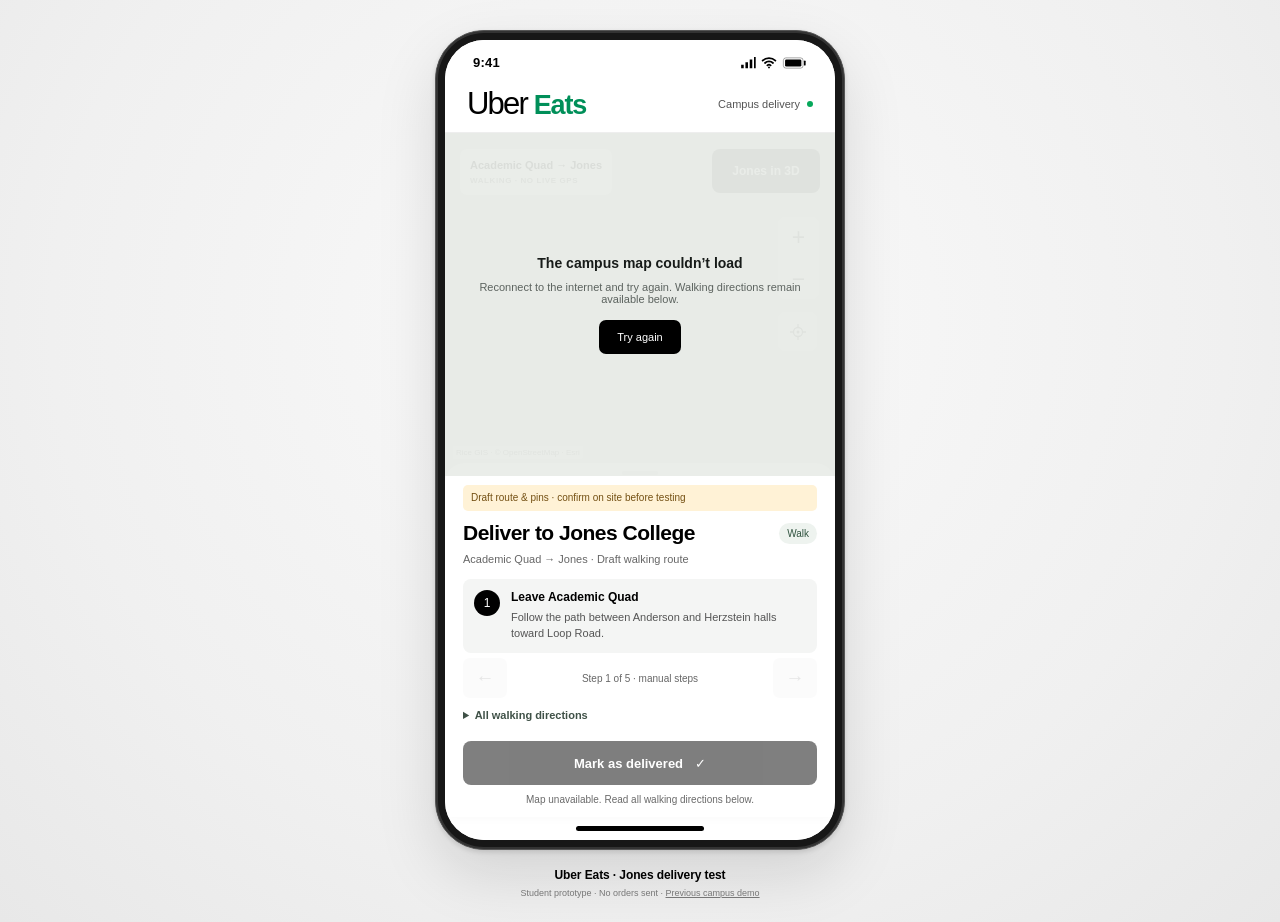
==== jones-delivery/index.html @ fcbe7133 "Add Jones delivery test route, entrance views, and completion" ====
<!doctype html>
<html lang="en">
<head>
  <meta charset="utf-8">
  <meta name="viewport" content="width=device-width, initial-scale=1">
  <meta name="theme-color" content="#ffffff">
  <meta name="description" content="A mobile delivery-route prototype from Academic Quad to Jones College, with 3D buildings and editable entrance and drop-off markers.">
  <title>Uber Eats · Jones delivery</title>
  <link rel="icon" href="data:image/svg+xml,%3Csvg xmlns='http://www.w3.org/2000/svg' viewBox='0 0 40 40'%3E%3Crect width='40' height='40' rx='10'/%3E%3Ctext x='20' y='28' text-anchor='middle' font-family='Arial' font-size='27' fill='white'%3EU%3C/text%3E%3C/svg%3E">
  <link rel="stylesheet" href="https://js.arcgis.com/4.34/esri/themes/light/main.css">
  <link rel="stylesheet" href="../rice-campus/styles.css">
  <link rel="stylesheet" href="../rice-campus/map.css">
  <script src="https://js.arcgis.com/4.34/" defer></script>
  <link rel="stylesheet" href="delivery.css">
  <script src="route-config.js" defer></script>
  <script src="walking-paths.js" defer></script>
  <script src="map-engine.js" defer></script>
  <script src="app.js" defer></script>
</head>
<body>
<div class="device-stage"><div class="phone-frame"><div class="app-screen">
<div class="status-bar" aria-hidden="true"><span>9:41</span><div class="status-icons"><svg viewBox="0 0 18 14"><path d="M1 13V9h3v4zm5 0V6h3v7zm5 0V3h3v10zm5 0V0h2v13z"/></svg><svg viewBox="0 0 20 14" fill="none"><path d="M2 4c4.4-4 11.6-4 16 0M5 7c2.7-2.6 7.3-2.6 10 0M8 10c1.2-1.2 2.8-1.2 4 0" stroke="currentColor" stroke-width="2.2" stroke-linecap="round"/><circle cx="10" cy="12.5" r="1.2" fill="currentColor"/></svg><svg viewBox="0 0 28 14" fill="none"><rect x="1" y="1" width="23" height="12" rx="3" stroke="currentColor" stroke-opacity=".4"/><rect x="3" y="3" width="19" height="8" rx="1.5" fill="currentColor"/><path d="M26 5v4" stroke="currentColor" stroke-width="2" stroke-linecap="round"/></svg></div></div>

<header class="topbar"><span class="wordmark" aria-label="Uber Eats">Uber <b>Eats</b></span><span class="pickup-header">Campus delivery <span class="header-dot"></span></span></header>
<main class="app-shell">
<section class="map-panel" aria-label="Walking route and Jones College 3D map">
  <div class="map-canvas"><div id="city-map" aria-label="Interactive delivery map"></div><svg id="marker-leaders" aria-hidden="true"></svg><div id="map-markers"></div>
    <div id="map-loading" class="map-loading" role="status"><span class="loading-spinner"></span><strong>Loading the campus route</strong><span id="loading-detail">Connecting to Rice’s map…</span></div>
  </div>
  <div class="map-top"><div class="map-location"><span class="district-name" id="map-place">Academic Quad → Jones</span><span class="map-mode" id="map-mode">WALKING · NO LIVE GPS</span></div><button id="toggle-3d" class="mode-toggle" type="button" aria-pressed="false" aria-controls="city-map"><span id="toggle-label">Jones in 3D</span></button></div>
<div class="map-controls" aria-label="Map controls"><div class="zoom-controls"><button id="zoom-in" class="map-control" type="button" aria-label="Zoom in">+</button><button id="zoom-out" class="map-control" type="button" aria-label="Zoom out">−</button></div><button id="reset-map" class="map-control reset-control" type="button" aria-label="Recenter map"><svg viewBox="0 0 24 24" fill="none" aria-hidden="true"><circle cx="12" cy="12" r="6" stroke="currentColor" stroke-width="1.7"/><circle cx="12" cy="12" r="2" fill="currentColor"/><path d="M12 2v3m0 14v3M2 12h3m14 0h3" stroke="currentColor" stroke-width="1.7" stroke-linecap="round"/></svg></button></div>

  <div id="angle-controls" class="angle-controls" role="group" aria-label="Building viewing angle" hidden></div>
  <span class="map-credit"><a href="https://www.arcgis.com/home/item.html?id=9408406ac1d043f7a96336147b167124" target="_blank" rel="noopener">Rice GIS</a> · <a href="https://www.openstreetmap.org/copyright" target="_blank" rel="noopener">© OpenStreetMap</a> · <a href="https://www.esri.com/" target="_blank" rel="noopener">Esri</a></span>
</section>
<section class="pickup-panel delivery-panel" aria-label="Delivery instructions">
  <div class="sheet-handle" aria-hidden="true"></div>
  <p class="draft-note" id="draft-note">Draft route &amp; pins · confirm on site before testing</p>
  <div id="delivery-active">
    <div class="delivery-heading"><h1>Deliver to Jones College</h1><span class="walking-badge">Walk</span></div>
    <p class="route-summary">Academic Quad → Jones · <span id="route-distance">Draft walking route</span></p>
    <div id="route-details">
      <div class="step-card" aria-live="polite"><span class="step-number" id="step-number">1</span><div><strong id="step-title"></strong><p id="step-instruction"></p></div></div>
      <div class="step-controls"><button id="previous-step" type="button" aria-label="Previous direction">←</button><span id="step-count">Step 1 of 5 · manual steps</span><button id="next-step" type="button" aria-label="Next direction">→</button></div>
      <details class="all-directions"><summary>All walking directions</summary><ol id="directions-list"></ol></details>
    </div>
    <div id="building-details" hidden>
      <div class="entrance-options" role="group" aria-label="Inspect an entrance or drop-off point"></div>
      <div class="pin-detail" aria-live="polite"><strong id="pin-title"></strong><p id="pin-description"></p></div>
      <details class="dropoff-photo"><summary>Drop-off photo &amp; exact spot</summary><div id="photo-content"></div></details>
    </div>
    <button id="deliver-order" class="delivery-button" type="button">Mark as delivered <span aria-hidden="true">✓</span></button>
  </div>
  <div id="delivery-complete" class="complete-state" role="status" hidden><span class="complete-icon" aria-hidden="true">✓</span><h1>Delivery marked complete</h1><p>You’ve completed the Jones College delivery demo.</p><button id="reset-delivery" class="delivery-button" type="button">Start next delivery</button></div>
  <p id="app-status" class="app-status" role="status" aria-live="polite">Use the map as a walking reference. No live GPS.</p>
</section>
</main><div class="home-area" aria-hidden="true"><span></span></div>
</div></div><footer class="concept-footer"><strong>Uber Eats · Jones delivery test</strong><span>Student prototype · No orders sent · <a href="../rice-campus/">Previous campus demo</a></span></footer></div>
</body></html>
---- rice-campus/styles.css ----
@charset "UTF-8";
:root{font-family:Arial,Helvetica,sans-serif;color:#000;background:#f2f2f2;font-synthesis:none}*{box-sizing:border-box}body{margin:0}svg{display:block}button{font:inherit;cursor:pointer;touch-action:manipulation}button:focus-visible{outline:3px solid #276ef1;outline-offset:3px}.device-stage{min-height:100svh;display:flex;flex-direction:column;align-items:center;justify-content:center;padding:30px 18px 24px;background:radial-gradient(ellipse at 50% 35%,#fafafa 0,#f0f0f0 65%,#e8e8e8 100%)}.phone-frame{width:410px;padding:9px;border-radius:49px;background:#171717;border:1px solid #555;box-shadow:0 24px 60px #00000020,0 2px 5px #00000020,inset 0 0 0 2px #333}.app-screen{width:390px;height:min(844px,calc(100svh - 120px));min-height:740px;display:flex;flex-direction:column;overflow:hidden;position:relative;border-radius:39px;background:#fff}.status-bar{height:36px;flex:none;display:flex;align-items:center;justify-content:space-between;padding:9px 28px 0;font-size:13px;font-weight:700;letter-spacing:.2px;background:#fff}.status-icons{display:flex;gap:5px;align-items:center}.status-icons svg:nth-child(1){width:16px;height:12px}.status-icons svg:nth-child(2){width:16px;height:12px}.status-icons svg:nth-child(3){width:25px;height:12px}.topbar{height:57px;flex:none;padding:0 22px;display:flex;align-items:center;justify-content:space-between;background:#fff;border-bottom:1px solid #eee}.wordmark{font-size:31px;font-weight:500;letter-spacing:-1.8px}.pickup-header{display:flex;align-items:center;gap:7px;color:#545454;font-size:11px}.header-dot{height:6px;width:6px;background:#06a85b;border-radius:50%}.app-shell{display:flex;flex-direction:column;flex:1;min-height:0}.map-panel{position:relative;flex:1;min-height:0;overflow:hidden;background:#e6e6e6}.map-canvas{position:absolute;inset:0}.map-canvas svg{width:100%;height:100%}.map-top{position:absolute;left:15px;right:15px;top:16px;display:flex;align-items:flex-start;justify-content:space-between;gap:8px;z-index:2;pointer-events:none}.map-top>*{pointer-events:auto}.map-location{display:flex;flex-direction:column;gap:5px;background:#fff;padding:10px 12px;border-radius:7px;box-shadow:0 2px 6px #00000012}.district-name{font-size:11px;font-weight:700}.map-mode{font-size:8px;letter-spacing:.6px;color:#6b6b6b;font-weight:600}.mode-toggle{display:flex;gap:8px;align-items:center;justify-content:center;min-height:44px;padding:12px 14px;background:#000;color:white;border:0;border-radius:8px;font-size:12px;font-weight:600;box-shadow:0 3px 9px #00000016}.mode-toggle:hover{background:#262626}.mode-toggle svg{width:19px;height:19px}.map-controls{position:absolute;right:15px;top:83px;display:flex;flex-direction:column;gap:11px;z-index:2}.zoom-controls{border:1px solid #ddd;border-radius:8px;overflow:hidden;box-shadow:0 2px 7px #0000000d}.map-control{border:0;background:#fff;color:#000;width:41px;height:41px;display:grid;place-items:center;font-size:23px;line-height:1}.map-control:hover{background:#eee}.zoom-controls .map-control:focus-visible{outline-offset:-4px}.zoom-controls .map-control+.map-control{border-top:1px solid #eee}.reset-control{border-radius:8px;border:1px solid #ddd;box-shadow:0 2px 7px #0000000d}.reset-control svg{height:18px;width:18px}.map-announcement{position:absolute;bottom:28px;left:15px;right:15px;z-index:2;padding:12px 14px;border-radius:8px;background:#fffffff5;box-shadow:0 3px 15px #00000012;text-align:left}.map-announcement strong{display:block;font-size:11px;line-height:1.3;font-weight:700;margin-bottom:4px}.map-announcement>span{font-size:10px;line-height:1.5;color:#545454;display:block}.map-credit{position:absolute;bottom:8px;right:12px;font-size:7px;color:#666;background:#ffffffb0;padding:2px 3px;border-radius:2px}.pickup-panel{flex:none;position:relative;background:#fff;border-radius:20px 20px 0 0;padding:9px 21px 13px;margin-top:-13px;box-shadow:0 -4px 16px #0000000d;z-index:3}.sheet-handle{width:36px;height:4px;background:#dedede;border-radius:4px;margin:0 auto 17px}h1{font-size:23px;line-height:1.15;letter-spacing:-.55px;font-weight:700;margin:0 0 16px}.pickup-address{display:flex;align-items:center;gap:13px}.pickup-pin{width:18px;height:18px;border-radius:50%;background:#000;display:grid;place-items:center;flex:none}.pickup-pin>span{width:6px;height:6px;background:#fff;border-radius:50%}.pickup-address strong{font-size:13px;font-weight:600;display:block;margin:0 0 5px}.pickup-address div>span{font-size:11px;color:#6b6b6b;display:block}.selected-check{margin-left:auto;background:#eee;border-radius:50%;height:23px;width:23px;display:grid;place-items:center;font-size:12px}.entrance-description{font-size:10px;line-height:1.5;color:#6b6b6b;margin:10px 0 13px}.view-tip{padding:12px;background:#f3f3f3;border-radius:8px;display:flex;align-items:center;gap:11px}.view-tip>svg{width:22px;height:22px;flex:none;color:#333}.view-tip strong{display:block;font-size:11px;font-weight:600;line-height:1.4}.view-tip p{font-size:10px;color:#6b6b6b;line-height:1.45;margin:3px 0 0}.home-area{height:23px;display:flex;align-items:center;justify-content:center;background:#fff;flex:none}.home-area>span{height:5px;width:128px;border-radius:5px;background:#000}.concept-footer{text-align:center;margin:18px 0 0;display:flex;flex-direction:column;gap:6px}.concept-footer strong{font-size:12px;font-weight:600;letter-spacing:-.1px}.concept-footer>span{font-size:9px;color:#777}
@media(max-width:480px){:root{background:#fff}.device-stage{display:block;padding:0;background:white;min-height:100svh}.phone-frame{width:100%;border:0;padding:0;border-radius:0;box-shadow:none;background:#fff}.app-screen{width:100%;height:100svh;min-height:730px;border-radius:0}.status-bar{padding-left:25px;padding-right:25px}.concept-footer{margin:0;padding:13px;background:#f6f6f6;gap:4px}.concept-footer strong{font-size:10px}.concept-footer>span{font-size:8px}.map-announcement{bottom:28px}.pickup-panel{padding-bottom:12px}}
@media(prefers-reduced-motion:reduce){*,*::before,*::after{scroll-behavior:auto!important;transition:none!important;animation:none!important}}
.map-announcement{width:1px;height:1px;overflow:hidden;clip-path:inset(50%);padding:0;border:0;white-space:nowrap}
---- rice-campus/map.css ----
/* Map-only additions. The original phone and pickup sheet styles are unchanged. */
#city-map{width:100%;height:100%;touch-action:none}
#city-map .esri-view-surface:focus::after{outline:0}
#city-map .esri-ui-corner{margin:0}
#city-map .esri-attribution{font-size:7px;line-height:12px;max-height:16px;background:#ffffffb0}
.map-credit{z-index:2;bottom:18px;right:8px;font-size:8px}
.map-credit a{color:inherit;text-decoration:none}
.map-credit a:hover{text-decoration:underline}
.destination-marker{position:absolute;z-index:1;pointer-events:none;display:flex;flex-direction:column;align-items:center;transform:translate(-50%,-100%);filter:drop-shadow(0 2px 3px #0002);will-change:left,top}
.destination-marker[hidden]{display:none}
.destination-label{display:flex;align-items:center;gap:6px;background:#000;color:#fff;font-size:11px;font-weight:600;white-space:nowrap;border-radius:6px;padding:9px 10px}
.destination-label i{width:6px;height:6px;flex:none;border-radius:50%;background:#42d69b}
.destination-stem{width:2px;height:19px;background:#000}
.destination-dot{width:11px;height:11px;margin-top:-2px;border:3px solid #fff;border-radius:50%;background:#008f64;box-shadow:0 0 0 2px #008f64}
.map-loading{position:absolute;inset:0;z-index:4;background:#e9ece8ef;display:flex;flex-direction:column;align-items:center;justify-content:center;gap:10px;text-align:center;padding:30px;font-size:11px;color:#5c635f}
.map-loading[hidden]{display:none}
.map-loading strong{font-size:14px;color:#171b19}
.map-loading button{border:0;background:#000;color:#fff;border-radius:7px;padding:11px 18px;margin-top:5px}
.loading-spinner{width:22px;height:22px;border:2px solid #cbd4ce;border-top-color:#008f64;border-radius:50%;animation:map-spin .8s linear infinite}
@keyframes map-spin{to{transform:rotate(360deg)}}
.mode-toggle:disabled,.map-control:disabled{cursor:wait;opacity:.65}
---- jones-delivery/delivery.css ----
/* Small delivery-specific extensions to the existing phone and map layout. */
[hidden]{display:none!important}
.wordmark b{font-size:27px;font-weight:600;letter-spacing:-1.2px;color:#008f59}
.app-screen{height:min(900px,calc(100svh - 100px));min-height:800px}
.map-panel{min-height:340px}
.map-location{padding:10px;max-width:210px}
.mode-toggle{padding:12px 11px;min-width:108px}
.map-mode{font-size:8px}
.map-credit{font-size:8px;bottom:17px;left:8px;right:auto}
#city-map .esri-ui-manual-container{bottom:13px}
#map-markers,#marker-leaders{position:absolute;inset:0;width:100%;height:100%;pointer-events:none;overflow:hidden}
#marker-leaders{z-index:1}
#map-markers{z-index:1}
.map-pin,.section-label,.geo-dot{position:absolute;transform:translate(-50%,-100%)}
.map-pin{pointer-events:auto;border:0;background:transparent;padding:8px 2px;min-height:44px;min-width:44px;display:flex;align-items:center;justify-content:center;font-size:11px;white-space:nowrap}
.map-pin span{display:block;background:#fff;color:#333;border:2px solid #777;border-radius:7px;padding:7px 9px;box-shadow:0 2px 5px #0002;font-weight:700}
.map-pin.recommended span{background:#007d51;color:#fff;border-color:#fff}
.map-pin.dropoff span{background:#5c37b6;color:#fff;border-color:#fff}
.map-pin.start span{background:#171717;color:#fff;border-color:#fff}
.map-pin[aria-pressed=true] span{outline:2px solid #111;outline-offset:2px}
.geo-dot{width:9px;height:9px;border:2px solid #fff;border-radius:50%;background:#007d51;transform:translate(-50%,-50%);box-shadow:0 0 0 1px #007d51}
.geo-dot.dropoff{background:#5c37b6;box-shadow:0 0 0 1px #5c37b6}
.section-label{font-size:9px;font-weight:600;white-space:nowrap;background:#fffE;color:#3e4e45;padding:4px 6px;border-radius:4px;box-shadow:0 1px 4px #0001}
.angle-controls{position:absolute;bottom:38px;left:15px;right:65px;z-index:2;display:flex;gap:4px;background:#fff;border-radius:9px;padding:4px;box-shadow:0 2px 8px #0002}
.angle-controls button{flex:1;min-height:38px;background:#fff;border:0;border-radius:6px;font-size:11px;color:#555}
.angle-controls button[aria-pressed=true]{background:#000;color:#fff;font-weight:600}
.delivery-panel{padding:8px 18px 10px;max-height:390px;overflow:auto;overscroll-behavior:contain;scrollbar-width:thin}
.sheet-handle{margin-bottom:10px}
.draft-note{font-size:10px;line-height:1.4;margin:0 0 9px;padding:6px 8px;background:#fff2d6;color:#745013;border-radius:5px}
.delivery-heading{display:flex;align-items:center;justify-content:space-between;gap:6px}
.delivery-heading h1{font-size:21px;margin:0;letter-spacing:-.5px;line-height:1.25}
.walking-badge{font-size:10px;padding:5px 8px;background:#eef3ef;border-radius:20px;color:#315440}
.route-summary{font-size:11px;color:#666;margin:6px 0 11px;line-height:1.4}
.step-card{display:flex;gap:11px;align-items:flex-start;min-height:74px;background:#f4f5f4;border-radius:8px;padding:11px}
.step-number{display:grid;place-items:center;background:#000;color:#fff;width:26px;height:26px;border-radius:50%;font-size:12px;flex:none}
.step-card strong{font-size:12px;display:block;line-height:1.3}
.step-card p{font-size:11px;line-height:1.45;color:#555;margin:5px 0 0}
.step-controls{display:flex;align-items:center;justify-content:space-between;height:44px;gap:8px;margin-top:3px}
.step-controls button{min-width:44px;height:40px;border:0;background:#f3f3f3;border-radius:7px;font-size:19px}
.step-controls button:disabled{opacity:.3;cursor:default}
.step-controls span{font-size:10px;color:#666}
.all-directions,.dropoff-photo{font-size:11px;margin:1px 0 8px}
summary{cursor:pointer;padding:8px 0;min-height:32px;color:#3f5147;font-weight:600}
.all-directions ol{padding-left:22px;margin:5px 0 12px}
.all-directions li{margin:0 0 10px;color:#555;line-height:1.5}
.all-directions li strong{color:#222}
.entrance-options{display:flex;gap:5px;margin-bottom:9px}
.entrance-options button{min-height:42px;flex:1;padding:6px;border:1px solid #ddd;border-radius:7px;background:#fff;font-size:10px;font-weight:600}
.entrance-options button[aria-pressed=true]{background:#edf5f0;border:2px solid #008555;color:#006941}
.entrance-options button[data-pin=D][aria-pressed=true]{background:#f2ecff;border-color:#5c37b6;color:#5c37b6}
.pin-detail{min-height:65px}
.pin-detail strong{font-size:12px;line-height:1.4}
.pin-detail p{font-size:11px;line-height:1.45;color:#555;margin:5px 0 8px}
.photo-placeholder{border:1px dashed #c5cbc7;background:#f6f7f6;border-radius:8px;padding:14px;color:#656d68;font-size:11px;line-height:1.5}
.dropoff-photo img{width:100%;max-height:180px;object-fit:cover;border-radius:8px}
.delivery-button{width:100%;min-height:44px;background:#000;color:#fff;border:0;border-radius:8px;font-weight:600;font-size:13px;display:flex;align-items:center;justify-content:center;gap:12px;padding:12px}
.delivery-button:hover{background:#252525}
.delivery-button:disabled{opacity:.5;cursor:wait}
.app-status{font-size:10px;line-height:1.4;color:#6a6a6a;margin:8px 0 0;text-align:center}
.complete-state{text-align:center;padding:9px 0}
.complete-state h1{font-size:21px;margin:8px 0}
.complete-state p{font-size:12px;color:#666;line-height:1.5;margin:8px 0 16px}
.complete-icon{display:grid;place-items:center;width:48px;height:48px;background:#e1f3e9;border-radius:50%;color:#00864f;font-size:24px;margin:0 auto}
.concept-footer a{color:inherit}
@media(max-width:480px){.app-screen{height:100svh;min-height:780px}.delivery-panel{max-height:390px}.map-panel{min-height:330px}.topbar{padding:0 20px}.map-location{max-width:205px}.concept-footer{padding:10px}}
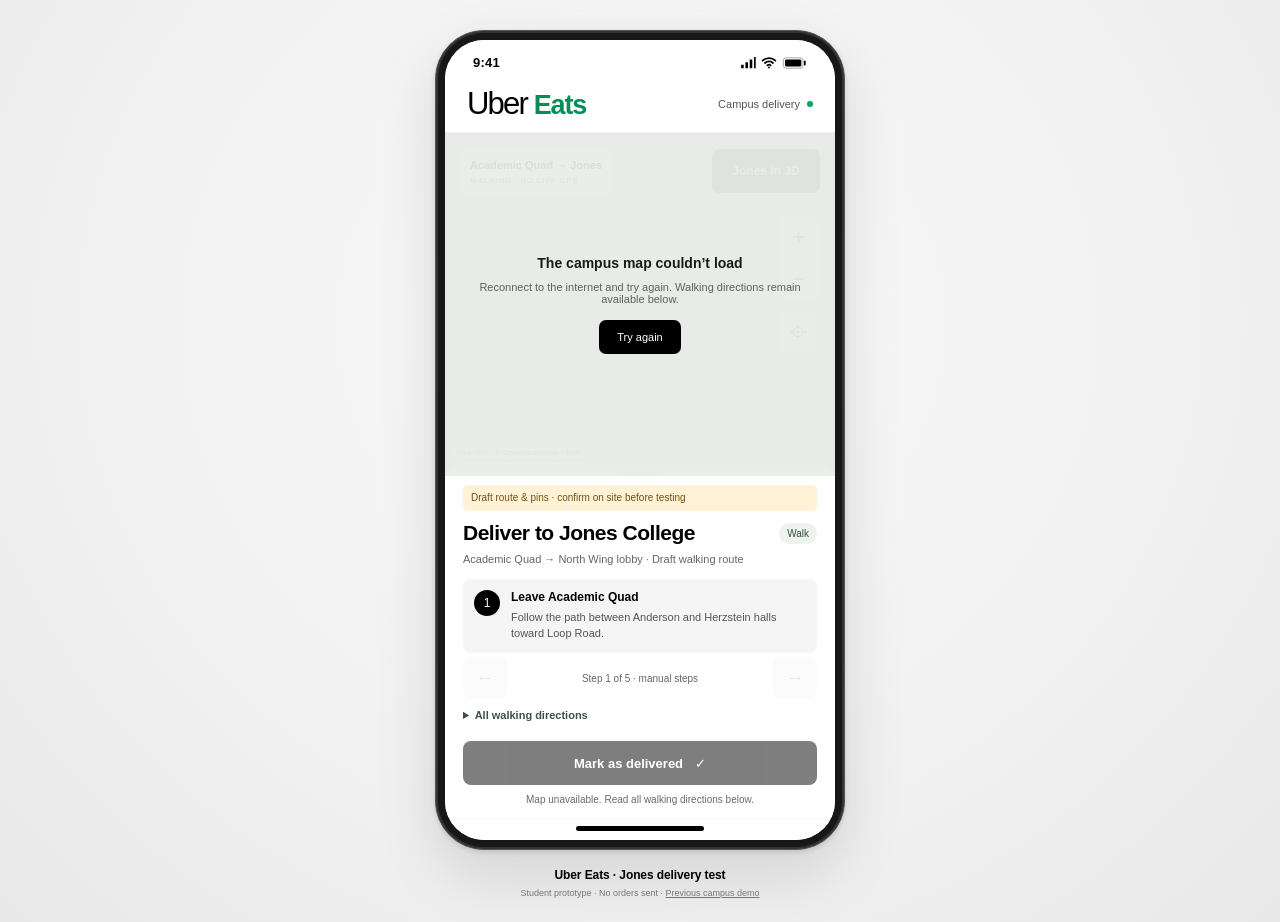
==== commit 836619a5: "Move Jones delivery to the North Wing lobby via entrance C" ====
--- a/jones-delivery/index.html
+++ b/jones-delivery/index.html
@@ -12,10 +12,10 @@
   <link rel="stylesheet" href="../rice-campus/map.css">
   <script src="https://js.arcgis.com/4.34/" defer></script>
   <link rel="stylesheet" href="delivery.css">
-  <script src="route-config.js" defer></script>
+  <script src="route-config.js?v=north-lobby-1" defer></script>
   <script src="walking-paths.js" defer></script>
-  <script src="map-engine.js" defer></script>
-  <script src="app.js" defer></script>
+  <script src="map-engine.js?v=north-lobby-1" defer></script>
+  <script src="app.js?v=north-lobby-1" defer></script>
 </head>
 <body>
 <div class="device-stage"><div class="phone-frame"><div class="app-screen">
@@ -38,7 +38,7 @@
   <p class="draft-note" id="draft-note">Draft route &amp; pins · confirm on site before testing</p>
   <div id="delivery-active">
     <div class="delivery-heading"><h1>Deliver to Jones College</h1><span class="walking-badge">Walk</span></div>
-    <p class="route-summary">Academic Quad → Jones · <span id="route-distance">Draft walking route</span></p>
+    <p class="route-summary">Academic Quad → <span id="dropoff-name">North Wing lobby</span> · <span id="route-distance">Draft walking route</span></p>
     <div id="route-details">
       <div class="step-card" aria-live="polite"><span class="step-number" id="step-number">1</span><div><strong id="step-title"></strong><p id="step-instruction"></p></div></div>
       <div class="step-controls"><button id="previous-step" type="button" aria-label="Previous direction">←</button><span id="step-count">Step 1 of 5 · manual steps</span><button id="next-step" type="button" aria-label="Next direction">→</button></div>
